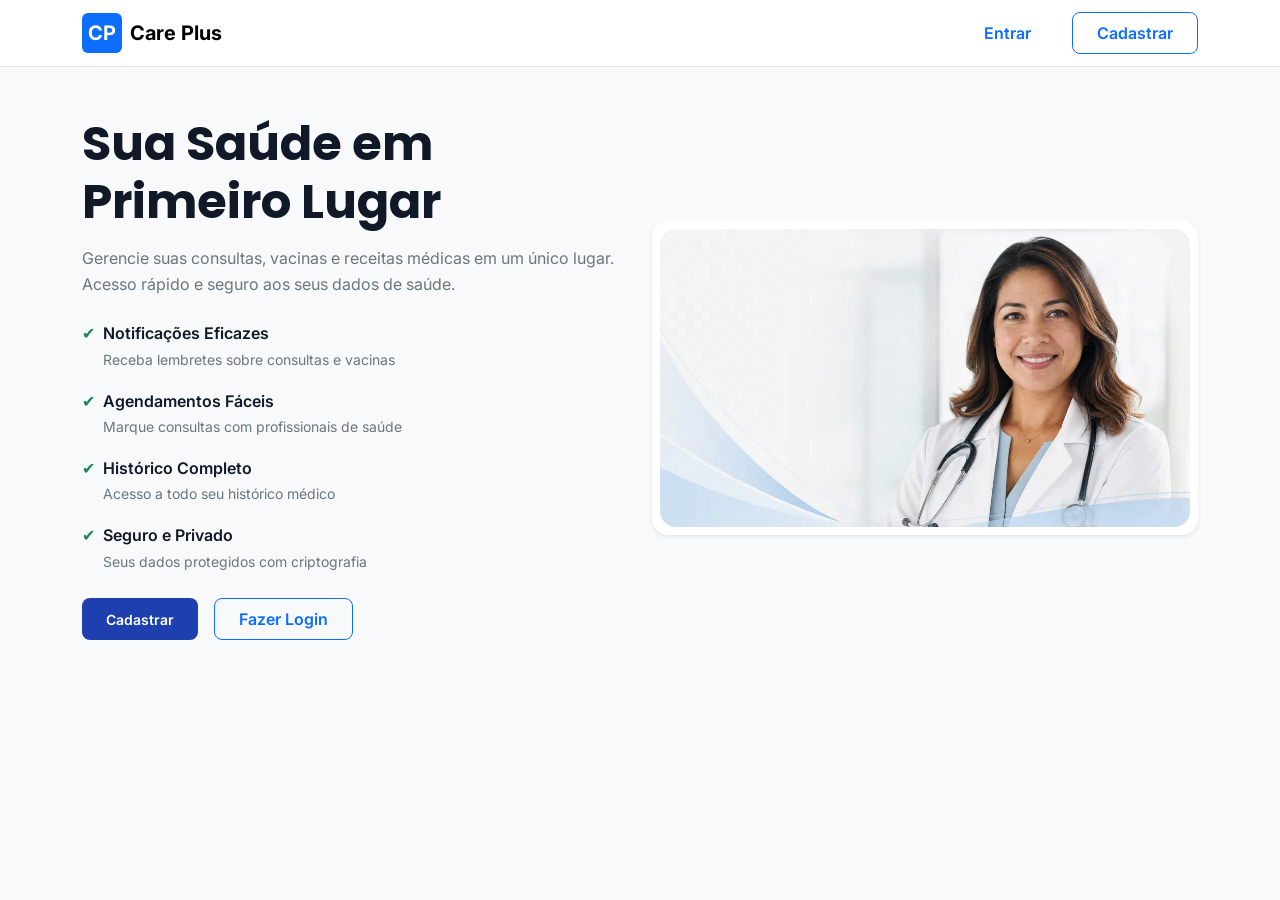
==== index.html @ e9329c46 "first commit" ====
<!DOCTYPE html>
<html lang="pt-BR">

<head>
  <meta charset="UTF-8">
  <meta name="viewport" content="width=device-width, initial-scale=1.0">
  <title>Care Plus - Plataforma de Saúde</title>
  <link href="https://cdn.jsdelivr.net/npm/bootstrap@5.3.0/dist/css/bootstrap.min.css" rel="stylesheet">
  <link
    href="https://fonts.googleapis.com/css2?family=Poppins:wght@400;500;600;700&family=Inter:wght@400;500;600;700&display=swap"
    rel="stylesheet">
  <link rel="stylesheet" href="https://cdnjs.cloudflare.com/ajax/libs/font-awesome/6.4.0/css/all.min.css">
  <link rel="stylesheet" href="./css/style.css">
</head>

<body>

  <!-- NAVBAR -->
  <nav class="navbar navbar-light bg-white border-bottom">
    <div class="container d-flex justify-content-between align-items-center">

      <a class="navbar-brand d-flex align-items-center gap-2 fw-bold" href="#">
        <div class="bg-primary text-white rounded d-flex align-items-center justify-content-center"
          style="width:40px;height:40px;">
          CP
        </div>
        Care Plus
      </a>

      <div class="d-flex align-items-center gap-3">
        <a href="./login.html" class="btn px-4 py-2 fw-semibold rounded-3 text-primary">Entrar</a>

        <a href="./registro.html" class="btn btn-outline-primary px-4 py-2 fw-semibold rounded-3">Cadastrar</a>
      </div>

    </div>
  </nav>


  <!-- HERO -->
  <section class="py-5 bg-light">
    <div class="container">
      <div class="row align-items-center">

        <!-- TEXT -->
        <div class="col-lg-6">

          <h1 class="display-5 fw-bold mb-3">
            Sua Saúde em Primeiro Lugar
          </h1>

          <p class="text-secondary mb-4">
            Gerencie suas consultas, vacinas e receitas médicas em um único lugar.
            Acesso rápido e seguro aos seus dados de saúde.
          </p>

          <!-- FEATURES -->
          <div class="mb-4">
            <div class="d-flex gap-2 mb-3">
              <span class="text-success">✔</span>
              <div>
                <div class="fw-semibold">Notificações Eficazes</div>
                <small class="text-secondary">Receba lembretes sobre consultas e vacinas</small>
              </div>
            </div>

            <div class="d-flex gap-2 mb-3">
              <span class="text-success">✔</span>
              <div>
                <div class="fw-semibold">Agendamentos Fáceis</div>
                <small class="text-secondary">Marque consultas com profissionais de saúde</small>
              </div>
            </div>

            <div class="d-flex gap-2 mb-3">
              <span class="text-success">✔</span>
              <div>
                <div class="fw-semibold">Histórico Completo</div>
                <small class="text-secondary">Acesso a todo seu histórico médico</small>
              </div>
            </div>

            <div class="d-flex gap-2">
              <span class="text-success">✔</span>
              <div>
                <div class="fw-semibold">Seguro e Privado</div>
                <small class="text-secondary">Seus dados protegidos com criptografia</small>
              </div>
            </div>

          </div>

          <!-- BUTTONS -->
          <div class="d-flex gap-3">
            <a href="./registro.html" class="btn btn-primary px-4 py-2 fw-semibold rounded-3">Cadastrar</a>

            <a href="./login.html" class="btn btn-outline-primary px-4 py-2 fw-semibold rounded-3">Fazer Login</a>
          </div>

        </div>


        <!-- IMAGE -->
        <div class="col-lg-6 mt-5 mt-lg-0">

          <div class="rounded-4 overflow-hidden shadow-sm bg-white p-2">
            <img src="./images/medica.png" class="img-fluid rounded-4" alt="Médica">
          </div>

        </div>

      </div>
    </div>
  </section>

</body>
---- css/style.css ----
/* Care Plus - Minimalismo Médico Contemporâneo */

:root {
  --primary: #1e40af;
  --primary-dark: #1e3a8a;
  --primary-light: #3b82f6;
  --success: #10b981;
  --warning: #f97316;
  --danger: #ef4444;
  --info: #0ea5e9;
  --light-bg: #f3f4f6;
  --border-color: #e5e7eb;
  --text-primary: #111827;
  --text-secondary: #6b7280;
  --white: #ffffff;
  --sidebar-width: 256px;
  --sidebar-mini-width: 80px;
}

* {
  margin: 0;
  padding: 0;
  box-sizing: border-box;
}

body {
  font-family: 'Inter', sans-serif;
  background-color: #f9fafb;
  color: var(--text-primary);
  line-height: 1.6;
  overflow-x: hidden;
}

h1, h2, h3, h4, h5, h6 {
  font-family: 'Poppins', sans-serif;
  font-weight: 700;
  color: var(--text-primary);
}

/* =========================
   SIDEBAR
   ========================= */

.sidebar {
  position: fixed;
  left: 0;
  top: 0;
  height: 100vh;
  width: var(--sidebar-width);
  background-color: var(--white);
  border-right: 1px solid var(--border-color);
  overflow-x: hidden;
  overflow-y: auto;
  z-index: 1050;
  transition: all 0.3s ease;
  display: flex;
  flex-direction: column;
}

/* Estado Recolhido (Desktop) */
.sidebar.collapsed {
  width: var(--sidebar-mini-width);
}

/* HEADER */
.sidebar-header {
  padding: 24px;
  border-bottom: 1px solid var(--border-color);
  display: flex;
  align-items: center;
  gap: 12px;
  min-height: 89px;
  overflow: hidden;
}

.sidebar-logo {
  width: 40px;
  height: 40px;
  background: linear-gradient(135deg, #1e40af, #1e3a8a);
  border-radius: 8px;
  display: flex;
  align-items: center;
  justify-content: center;
  color: var(--white);
  font-weight: bold;
  font-size: 18px;
  flex-shrink: 0;
}

.sidebar-info {
  transition: opacity 0.2s ease;
  white-space: nowrap;
}

.sidebar.collapsed .sidebar-info {
  opacity: 0;
  pointer-events: none;
}

.sidebar-title {
  font-size: 18px;
  font-weight: bold;
  color: var(--text-primary);
}

.sidebar-subtitle {
  font-size: 12px;
  color: var(--text-secondary);
}

/* NAV */
.sidebar-nav {
  padding: 24px 12px;
  flex: 1;
}

.nav-item {
  display: flex;
  align-items: center;
  gap: 12px;
  padding: 12px 16px;
  border-radius: 8px;
  color: var(--text-secondary);
  text-decoration: none;
  margin-bottom: 8px;
  transition: all 0.2s ease;
  cursor: pointer;
  border-left: 4px solid transparent;
  white-space: nowrap;
  overflow: hidden;
}

.nav-item:hover {
  background-color: #f3f4f6;
  color: var(--text-primary);
}

.nav-item.active {
  background-color: #eff6ff;
  color: var(--primary);
  border-left-color: var(--primary);
}

.nav-item i {
  width: 24px;
  text-align: center;
  font-size: 18px;
  flex-shrink: 0;
}

.nav-item-label {
  font-size: 14px;
  font-weight: 500;
  transition: opacity 0.2s ease;
}

.sidebar.collapsed .nav-item-label {
  opacity: 0;
}

/* FOOTER */
.sidebar-footer {
  padding: 16px;
  border-top: 1px solid var(--border-color);
}

.logout-btn {
  width: 100%;
  display: flex;
  align-items: center;
  gap: 12px;
  padding: 12px 16px;
  background: none;
  border: none;
  border-radius: 8px;
  color: var(--text-secondary);
  cursor: pointer;
  transition: all 0.2s ease;
  font-size: 14px;
  font-weight: 500;
  overflow: hidden;
  white-space: nowrap;
}

.logout-btn span {
  transition: opacity 0.2s ease;
}

.sidebar.collapsed .logout-btn span {
  opacity: 0;
}

/* OVERLAY */
.sidebar-overlay {
  position: fixed;
  inset: 0;
  background-color: rgba(0, 0, 0, 0.5);
  z-index: 1040;
  opacity: 0;
  visibility: hidden;
  transition: 0.3s;
}

.sidebar-overlay.show {
  opacity: 1;
  visibility: visible;
}

/* =========================
   LAYOUT PRINCIPAL
   ========================= */

.main-wrapper {
  margin-left: var(--sidebar-width);
  transition: margin-left 0.3s ease;
  min-height: 100vh;
  display: flex;
  flex-direction: column;
}

body.sidebar-collapsed .main-wrapper {
  margin-left: var(--sidebar-mini-width);
}

/* Top Bar */
.topbar {
  height: 64px;
  background-color: var(--white);
  border-bottom: 1px solid var(--border-color);
  display: flex;
  align-items: center;
  justify-content: space-between;
  padding: 0 32px;
  position: sticky;
  top: 0;
  z-index: 500;
}

.topbar-left {
  display: flex;
  align-items: center;
  gap: 16px;
}

.toggle-btn {
  background: none;
  border: none;
  cursor: pointer;
  padding: 8px;
  border-radius: 8px;
  transition: background-color 0.15s ease;
  color: var(--text-secondary);
  font-size: 20px;
  display: flex;
  align-items: center;
  justify-content: center;
}

.toggle-btn:hover {
  background-color: #f3f4f6;
  color: var(--primary);
}

.topbar-right {
  display: flex;
  align-items: center;
  gap: 16px;
}

.notification-btn {
  position: relative;
  background: none;
  border: none;
  cursor: pointer;
  padding: 8px;
  border-radius: 8px;
  transition: background-color 0.15s ease;
  color: var(--text-secondary);
  text-decoration: none;
}

.notification-btn:hover {
  background-color: #f3f4f6;
}

.notification-badge {
  position: absolute;
  top: 4px;
  right: 4px;
  width: 8px;
  height: 8px;
  background-color: #ef4444;
  border-radius: 50%;
}

.user-avatar {
  width: 40px;
  height: 40px;
  background: linear-gradient(135deg, #60a5fa, #3b82f6);
  border-radius: 50%;
  display: flex;
  align-items: center;
  justify-content: center;
  color: var(--white);
  font-weight: 600;
  font-size: 14px;
}

/* Main Content */
.main-content {
  flex: 1;
  background-color: #f9fafb;
  padding: 32px;
}

/* =========================
   COMPONENTES (CARDS, BTNS, ETC)
   ========================= */

.card {
  background-color: var(--white);
  border: 1px solid var(--border-color);
  border-radius: 12px;
  padding: 24px;
  box-shadow: 0 1px 3px rgba(0, 0, 0, 0.05);
  transition: box-shadow 0.15s ease;
}

.card:hover {
  box-shadow: 0 4px 6px rgba(0, 0, 0, 0.1);
}

.btn-primary {
  background-color: var(--primary);
  color: var(--white);
  border: none;
  padding: 12px 24px;
  border-radius: 8px;
  font-weight: 600;
  cursor: pointer;
  transition: background-color 0.15s ease;
  font-size: 14px;
  display: inline-flex;
  align-items: center;
  gap: 8px;
  text-decoration: none;
}

.btn-primary:hover {
  background-color: var(--primary-dark);
  color: white;
}

.btn-outline {
  background-color: transparent;
  color: var(--primary);
  border: 1px solid #bfdbfe;
  padding: 12px 24px;
  border-radius: 8px;
  font-weight: 600;
  cursor: pointer;
  transition: all 0.15s ease;
  font-size: 14px;
  display: inline-flex;
  align-items: center;
  gap: 8px;
  text-decoration: none;
}

.btn-outline:hover {
  background-color: #eff6ff;
}

.btn-sm {
  padding: 8px 16px;
  font-size: 13px;
}

.btn-success {
  background-color: var(--success);
  color: var(--white);
  border: none;
  padding: 12px 24px;
  border-radius: 8px;
  font-weight: 600;
  cursor: pointer;
  transition: background-color 0.15s ease;
  font-size: 14px;
  text-decoration: none;
  display: inline-flex;
  justify-content: center;
}

.btn-success:hover {
  background-color: #059669;
  color: white;
}

/* Grid */
.grid {
  display: grid;
  gap: 24px;
}

.grid-2 { grid-template-columns: repeat(2, 1fr); }
.grid-3 { grid-template-columns: repeat(3, 1fr); }
.grid-4 { grid-template-columns: repeat(4, 1fr); }

/* =========================
   RESPONSIVIDADE
   ========================= */

@media (max-width: 991.98px) {
  .sidebar {
    transform: translateX(-100%);
    width: var(--sidebar-width) !important;
  }

  .sidebar.show {
    transform: translateX(0);
  }

  .main-wrapper {
    margin-left: 0 !important;
  }

  .topbar {
    padding: 0 16px;
  }

  .main-content {
    padding: 16px;
  }

  .grid-4, .grid-3 {
    grid-template-columns: repeat(2, 1fr);
  }
}

@media (max-width: 768px) {
  .grid-4, .grid-3, .grid-2 {
    grid-template-columns: 1fr;
  }
  
  .hero-content {
    grid-template-columns: 1fr;
  }
}
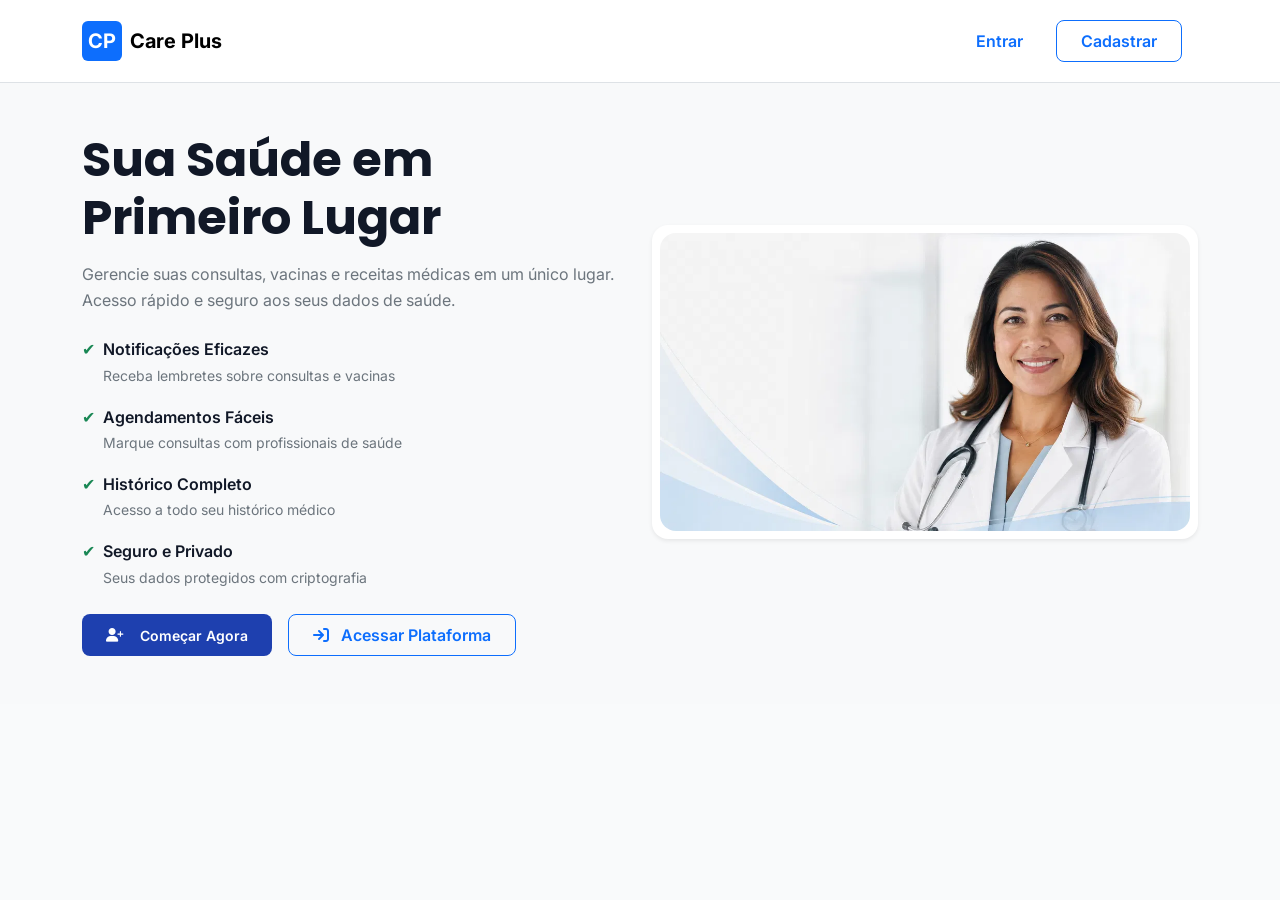
==== commit 4b5c4cb2: "fix: Update navigation links in login and registration pages" ====
--- a/index.html
+++ b/index.html
@@ -16,21 +16,46 @@
 <body>
 
   <!-- NAVBAR -->
-  <nav class="navbar navbar-light bg-white border-bottom">
-    <div class="container d-flex justify-content-between align-items-center">
+  <nav class="navbar navbar-light bg-white border-bottom py-3">
+    <div class="container">
 
-      <a class="navbar-brand d-flex align-items-center gap-2 fw-bold" href="#">
-        <div class="bg-primary text-white rounded d-flex align-items-center justify-content-center"
-          style="width:40px;height:40px;">
-          CP
+      <div class="row align-items-center w-100 g-3">
+
+        <!-- LOGO -->
+        <div class="col-12 col-md d-flex justify-content-center justify-content-md-start">
+
+          <a class="navbar-brand d-flex align-items-center gap-2 fw-bold m-0" href="#">
+
+            <div class="bg-primary text-white rounded d-flex align-items-center justify-content-center flex-shrink-0"
+              style="width: 40px; height: 40px;">
+              CP
+            </div>
+
+            <span class="fs-5">
+              Care Plus
+            </span>
+
+          </a>
+
         </div>
-        Care Plus
-      </a>
 
-      <div class="d-flex align-items-center gap-3">
-        <a href="./login.html" class="btn px-4 py-2 fw-semibold rounded-3 text-primary">Entrar</a>
+        <!-- BUTTONS -->
+        <div class="col-12 col-md-auto">
 
-        <a href="./registro.html" class="btn btn-outline-primary px-4 py-2 fw-semibold rounded-3">Cadastrar</a>
+          <div class="d-flex flex-column flex-sm-row gap-2 justify-content-center">
+
+            <a href="./login.html" class="btn text-primary fw-semibold rounded-3 px-4 py-2">
+              Entrar
+            </a>
+
+            <a href="./registro.html" class="btn btn-outline-primary fw-semibold rounded-3 px-4 py-2">
+              Cadastrar
+            </a>
+
+          </div>
+
+        </div>
+
       </div>
 
     </div>
@@ -43,7 +68,7 @@
       <div class="row align-items-center">
 
         <!-- TEXT -->
-        <div class="col-lg-6">
+        <div class="col-lg-6 order-2 order-lg-1">
 
           <h1 class="display-5 fw-bold mb-3">
             Sua Saúde em Primeiro Lugar
@@ -56,11 +81,14 @@
 
           <!-- FEATURES -->
           <div class="mb-4">
+
             <div class="d-flex gap-2 mb-3">
               <span class="text-success">✔</span>
               <div>
                 <div class="fw-semibold">Notificações Eficazes</div>
-                <small class="text-secondary">Receba lembretes sobre consultas e vacinas</small>
+                <small class="text-secondary">
+                  Receba lembretes sobre consultas e vacinas
+                </small>
               </div>
             </div>
 
@@ -68,7 +96,9 @@
               <span class="text-success">✔</span>
               <div>
                 <div class="fw-semibold">Agendamentos Fáceis</div>
-                <small class="text-secondary">Marque consultas com profissionais de saúde</small>
+                <small class="text-secondary">
+                  Marque consultas com profissionais de saúde
+                </small>
               </div>
             </div>
 
@@ -76,7 +106,9 @@
               <span class="text-success">✔</span>
               <div>
                 <div class="fw-semibold">Histórico Completo</div>
-                <small class="text-secondary">Acesso a todo seu histórico médico</small>
+                <small class="text-secondary">
+                  Acesso a todo seu histórico médico
+                </small>
               </div>
             </div>
 
@@ -84,7 +116,9 @@
               <span class="text-success">✔</span>
               <div>
                 <div class="fw-semibold">Seguro e Privado</div>
-                <small class="text-secondary">Seus dados protegidos com criptografia</small>
+                <small class="text-secondary">
+                  Seus dados protegidos com criptografia
+                </small>
               </div>
             </div>
 
@@ -92,16 +126,21 @@
 
           <!-- BUTTONS -->
           <div class="d-flex gap-3">
-            <a href="./registro.html" class="btn btn-primary px-4 py-2 fw-semibold rounded-3">Cadastrar</a>
+            <a href="./registro.html" class="btn btn-primary px-4 py-2 fw-semibold rounded-3">
+              <i class="fas fa-user-plus me-2"></i>
+              Começar Agora
+            </a>
 
-            <a href="./login.html" class="btn btn-outline-primary px-4 py-2 fw-semibold rounded-3">Fazer Login</a>
+            <a href="./login.html" class="btn btn-outline-primary px-4 py-2 fw-semibold rounded-3">
+              <i class="fas fa-sign-in me-2"></i>
+              Acessar Plataforma
+            </a>
           </div>
 
         </div>
 
-
         <!-- IMAGE -->
-        <div class="col-lg-6 mt-5 mt-lg-0">
+        <div class="col-lg-6 mb-4 mt-lg-0 order-1 order-lg-2">
 
           <div class="rounded-4 overflow-hidden shadow-sm bg-white p-2">
             <img src="./images/medica.png" class="img-fluid rounded-4" alt="Médica">
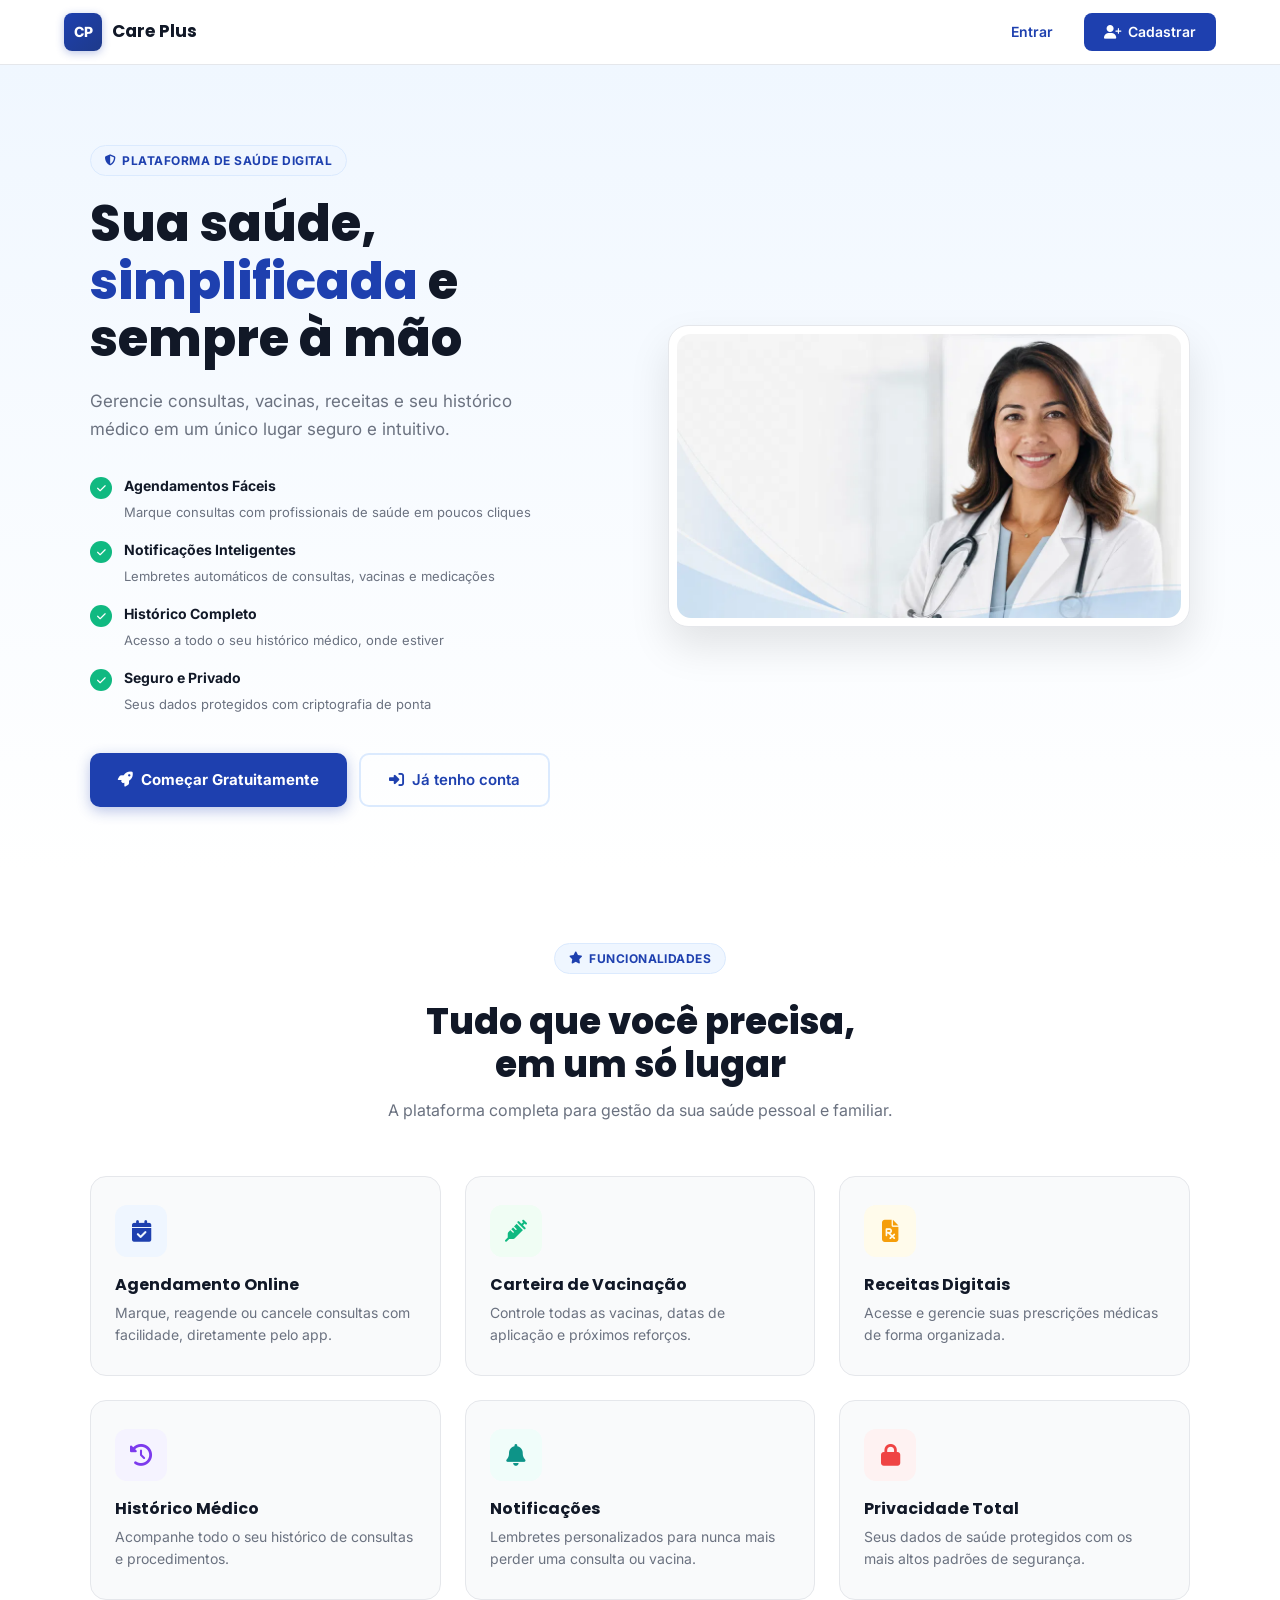
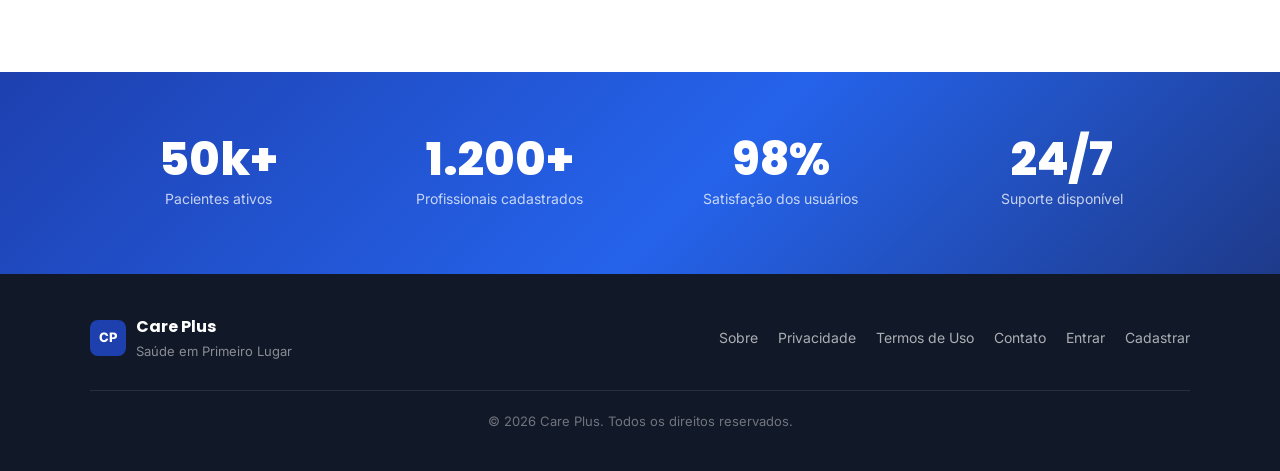
==== commit e5a8a0a7: "refactor: refatoração completa de UI/UX e design responsivo - css/style.css: reescrita total com des" ====
--- a/index.html
+++ b/index.html
@@ -1,155 +1,448 @@
 <!DOCTYPE html>
 <html lang="pt-BR">
-
 <head>
   <meta charset="UTF-8">
   <meta name="viewport" content="width=device-width, initial-scale=1.0">
-  <title>Care Plus - Plataforma de Saúde</title>
+  <meta name="description" content="Care Plus — Gerencie consultas, vacinas e receitas médicas em um único lugar.">
+  <title>Care Plus — Plataforma de Saúde</title>
+  <link rel="icon" href="./images/favicon.png" type="image/png">
   <link href="https://cdn.jsdelivr.net/npm/bootstrap@5.3.0/dist/css/bootstrap.min.css" rel="stylesheet">
-  <link
-    href="https://fonts.googleapis.com/css2?family=Poppins:wght@400;500;600;700&family=Inter:wght@400;500;600;700&display=swap"
-    rel="stylesheet">
+  <link href="https://fonts.googleapis.com/css2?family=Poppins:wght@400;500;600;700;800&family=Inter:wght@400;500;600;700&display=swap" rel="stylesheet">
   <link rel="stylesheet" href="https://cdnjs.cloudflare.com/ajax/libs/font-awesome/6.4.0/css/all.min.css">
-  <link rel="stylesheet" href="./css/style.css">
+  <style>
+    :root {
+      --primary: #1e40af;
+      --primary-dark: #1e3a8a;
+      --primary-50: #eff6ff;
+      --primary-100: #dbeafe;
+      --success: #10b981;
+      --text-primary: #111827;
+      --text-secondary: #6b7280;
+      --border: #e5e7eb;
+      --gray-50: #f9fafb;
+      --radius-sm: 8px;
+      --radius: 12px;
+      --radius-lg: 18px;
+    }
+
+    * { margin:0; padding:0; box-sizing:border-box; }
+
+    body {
+      font-family: 'Inter', -apple-system, sans-serif;
+      color: var(--text-primary);
+      line-height: 1.6;
+      -webkit-font-smoothing: antialiased;
+    }
+
+    h1,h2,h3,h4 { font-family:'Poppins',sans-serif; font-weight:700; }
+
+    /* NAVBAR */
+    .navbar-cp {
+      background: #fff;
+      border-bottom: 1px solid var(--border);
+      padding: 0;
+      position: sticky; top: 0; z-index: 100;
+    }
+    .navbar-inner {
+      max-width: 1200px; margin: 0 auto;
+      padding: 0 24px;
+      height: 64px;
+      display: flex; align-items: center; justify-content: space-between;
+      gap: 16px;
+    }
+    .brand {
+      display: flex; align-items: center; gap: 10px;
+      text-decoration: none; color: var(--text-primary);
+    }
+    .brand-icon {
+      width: 38px; height: 38px;
+      background: linear-gradient(135deg, var(--primary), var(--primary-dark));
+      border-radius: 8px;
+      display: flex; align-items: center; justify-content: center;
+      color: #fff; font-weight: 800; font-size: 14px;
+      box-shadow: 0 2px 8px rgba(30,64,175,.3);
+    }
+    .brand-name { font-size: 17px; font-weight: 700; font-family:'Poppins',sans-serif; }
+
+    .nav-actions { display:flex; align-items:center; gap:10px; }
+
+    .btn-nav-login {
+      padding: 8px 20px; border-radius: 8px;
+      font-weight: 600; font-size: 14px;
+      color: var(--primary); background: transparent;
+      border: 1.5px solid transparent;
+      text-decoration: none; transition: all .15s ease;
+    }
+    .btn-nav-login:hover { background: var(--primary-50); color: var(--primary); }
+
+    .btn-nav-register {
+      padding: 8px 20px; border-radius: 8px;
+      font-weight: 600; font-size: 14px;
+      color: #fff; background: var(--primary);
+      border: none; text-decoration: none;
+      transition: all .15s ease;
+      display: inline-flex; align-items: center; gap: 6px;
+    }
+    .btn-nav-register:hover {
+      background: var(--primary-dark); color: #fff;
+      transform: translateY(-1px); box-shadow: 0 4px 12px rgba(30,64,175,.3);
+    }
+
+    /* HERO */
+    .hero {
+      background: linear-gradient(180deg, #f0f7ff 0%, #fff 100%);
+      padding: 80px 24px 64px;
+      overflow: hidden;
+    }
+    .hero-inner {
+      max-width: 1100px; margin: 0 auto;
+      display: grid; grid-template-columns: 1fr 1fr; gap: 56px; align-items: center;
+    }
+
+    .hero-badge {
+      display: inline-flex; align-items: center; gap: 6px;
+      background: var(--primary-50); color: var(--primary);
+      padding: 5px 14px; border-radius: 99px;
+      font-size: 12px; font-weight: 700; letter-spacing: .04em;
+      text-transform: uppercase; margin-bottom: 20px;
+      border: 1px solid var(--primary-100);
+    }
+    .hero-badge i { font-size: 11px; }
+
+    .hero h1 {
+      font-size: clamp(32px, 4.5vw, 50px);
+      font-weight: 800; line-height: 1.15;
+      color: var(--text-primary); margin-bottom: 18px;
+    }
+    .hero h1 span { color: var(--primary); }
+
+    .hero-desc {
+      color: var(--text-secondary); font-size: 17px;
+      line-height: 1.65; margin-bottom: 32px; max-width: 480px;
+    }
+
+    /* Feature list */
+    .feature-list { display:flex; flex-direction:column; gap:14px; margin-bottom:36px; }
+    .feature-item { display:flex; align-items:flex-start; gap:12px; }
+    .feature-check {
+      width:22px; height:22px; border-radius:50%;
+      background:var(--success); color:#fff;
+      display:flex; align-items:center; justify-content:center;
+      font-size:10px; flex-shrink:0; margin-top:2px;
+    }
+    .feature-item-text strong { font-size:14px; display:block; margin-bottom:2px; }
+    .feature-item-text small  { color:var(--text-secondary); font-size:13px; }
+
+    /* CTA Buttons */
+    .hero-ctas { display:flex; gap:12px; flex-wrap:wrap; }
+    .btn-hero-primary {
+      display: inline-flex; align-items: center; gap: 8px;
+      padding: 13px 28px; border-radius: 10px;
+      background: var(--primary); color: #fff;
+      font-weight: 700; font-size: 15px; text-decoration: none;
+      transition: all .2s ease; box-shadow: 0 4px 14px rgba(30,64,175,.3);
+    }
+    .btn-hero-primary:hover {
+      background: var(--primary-dark); color: #fff;
+      transform: translateY(-2px); box-shadow: 0 8px 20px rgba(30,64,175,.4);
+    }
+    .btn-hero-secondary {
+      display: inline-flex; align-items: center; gap: 8px;
+      padding: 13px 28px; border-radius: 10px;
+      background: transparent; color: var(--primary);
+      font-weight: 600; font-size: 15px; text-decoration: none;
+      border: 2px solid var(--primary-100); transition: all .2s ease;
+    }
+    .btn-hero-secondary:hover { background: var(--primary-50); border-color: var(--primary); }
+
+    /* Image side */
+    .hero-image-wrapper {
+      background: #fff; border-radius: 20px;
+      box-shadow: 0 20px 40px rgba(0,0,0,.1);
+      overflow: hidden; padding: 8px;
+      border: 1px solid var(--border);
+    }
+    .hero-image-wrapper img { border-radius: 14px; width:100%; display:block; }
+
+    /* FEATURES SECTION */
+    .features-section { background: #fff; padding: 72px 24px; }
+    .features-inner { max-width: 1100px; margin: 0 auto; }
+    .section-label {
+      text-align: center;
+      display: inline-flex; align-items: center; gap: 6px;
+      background: var(--primary-50); color: var(--primary);
+      padding: 5px 14px; border-radius: 99px;
+      font-size: 12px; font-weight: 700; letter-spacing: .04em;
+      text-transform: uppercase; margin-bottom: 14px;
+      border: 1px solid var(--primary-100);
+    }
+    .section-header { text-align: center; margin-bottom: 52px; }
+    .section-header h2 { font-size: clamp(24px, 3.5vw, 36px); font-weight: 800; margin-bottom: 12px; }
+    .section-header p   { color: var(--text-secondary); font-size: 16px; max-width: 560px; margin: 0 auto; }
+
+    .features-grid {
+      display: grid; grid-template-columns: repeat(3,1fr); gap: 24px;
+    }
+    .feature-card {
+      background: var(--gray-50); border-radius: 16px;
+      padding: 28px 24px; border: 1px solid var(--border);
+      transition: all .2s ease;
+    }
+    .feature-card:hover { background:#fff; box-shadow:0 8px 24px rgba(0,0,0,.07); transform:translateY(-3px); }
+    .feature-icon {
+      width: 52px; height: 52px; border-radius: 12px;
+      display: flex; align-items: center; justify-content: center;
+      font-size: 22px; margin-bottom: 18px;
+    }
+    .feature-icon.blue   { background: var(--primary-50);   color: var(--primary); }
+    .feature-icon.green  { background: #f0fdf4; color: var(--success); }
+    .feature-icon.orange { background: #fffbeb; color: #f59e0b; }
+    .feature-icon.purple { background: #f5f3ff; color: #7c3aed; }
+    .feature-icon.red    { background: #fef2f2; color: #ef4444; }
+    .feature-icon.teal   { background: #f0fdfa; color: #0d9488; }
+    .feature-card h3 { font-size:16px; font-weight:700; margin-bottom:8px; }
+    .feature-card p  { font-size:14px; color:var(--text-secondary); line-height:1.6; margin:0; }
+
+    /* STATS */
+    .stats-section {
+      background: linear-gradient(135deg, var(--primary) 0%, #2563eb 55%, var(--primary-dark) 100%);
+      padding: 64px 24px;
+    }
+    .stats-inner { max-width:1100px; margin:0 auto; }
+    .stats-grid { display:grid; grid-template-columns:repeat(4,1fr); gap:24px; text-align:center; }
+    .stat-num   { font-size:clamp(32px,4vw,46px); font-weight:800; color:#fff; font-family:'Poppins',sans-serif; line-height:1; }
+    .stat-desc  { font-size:14px; color:rgba(255,255,255,.75); margin-top:6px; }
+
+    /* FOOTER */
+    footer {
+      background: var(--text-primary); color: rgba(255,255,255,.75);
+      padding: 40px 24px 24px;
+    }
+    .footer-inner { max-width:1100px; margin:0 auto; }
+    .footer-top {
+      display:flex; align-items:center; justify-content:space-between; gap:20px;
+      padding-bottom:28px; border-bottom:1px solid rgba(255,255,255,.1); margin-bottom:20px;
+      flex-wrap:wrap;
+    }
+    .footer-brand { display:flex; align-items:center; gap:10px; }
+    .footer-brand-icon {
+      width:36px; height:36px; background:var(--primary);
+      border-radius:8px; display:flex; align-items:center; justify-content:center;
+      color:#fff; font-weight:800; font-size:13px;
+    }
+    .footer-brand-name { font-size:16px; font-weight:700; color:#fff; font-family:'Poppins',sans-serif; }
+    .footer-tagline     { font-size:13px; color:rgba(255,255,255,.5); margin-top:1px; }
+    .footer-links { display:flex; gap:20px; flex-wrap:wrap; }
+    .footer-links a { color:rgba(255,255,255,.65); font-size:14px; text-decoration:none; transition:color .15s; }
+    .footer-links a:hover { color:#fff; }
+    .footer-copy { font-size:13px; color:rgba(255,255,255,.4); text-align:center; }
+
+    /* RESPONSIVE */
+    @media (max-width: 900px) {
+      .hero-inner     { grid-template-columns:1fr; gap:40px; }
+      .features-grid  { grid-template-columns:repeat(2,1fr); }
+      .stats-grid     { grid-template-columns:repeat(2,1fr); gap:32px; }
+      .hero { padding:56px 24px 48px; }
+      .hero h1 { font-size:clamp(28px,6vw,40px); }
+    }
+
+    @media (max-width: 580px) {
+      .features-grid  { grid-template-columns:1fr; }
+      .stats-grid     { grid-template-columns:repeat(2,1fr); }
+      .hero-ctas      { flex-direction:column; }
+      .btn-hero-primary, .btn-hero-secondary { justify-content:center; }
+      .footer-top     { flex-direction:column; align-items:flex-start; }
+      .footer-links   { gap:14px; }
+    }
+  </style>
 </head>
-
 <body>
 
   <!-- NAVBAR -->
-  <nav class="navbar navbar-light bg-white border-bottom py-3">
-    <div class="container">
-
-      <div class="row align-items-center w-100 g-3">
-
-        <!-- LOGO -->
-        <div class="col-12 col-md d-flex justify-content-center justify-content-md-start">
-
-          <a class="navbar-brand d-flex align-items-center gap-2 fw-bold m-0" href="#">
-
-            <div class="bg-primary text-white rounded d-flex align-items-center justify-content-center flex-shrink-0"
-              style="width: 40px; height: 40px;">
-              CP
-            </div>
-
-            <span class="fs-5">
-              Care Plus
-            </span>
-
-          </a>
-
-        </div>
-
-        <!-- BUTTONS -->
-        <div class="col-12 col-md-auto">
-
-          <div class="d-flex flex-column flex-sm-row gap-2 justify-content-center">
-
-            <a href="./login.html" class="btn text-primary fw-semibold rounded-3 px-4 py-2">
-              Entrar
-            </a>
-
-            <a href="./registro.html" class="btn btn-outline-primary fw-semibold rounded-3 px-4 py-2">
-              Cadastrar
-            </a>
-
-          </div>
-
-        </div>
-
-      </div>
-
+  <nav class="navbar-cp">
+    <div class="navbar-inner">
+      <a class="brand" href="#">
+        <div class="brand-icon">CP</div>
+        <span class="brand-name">Care Plus</span>
+      </a>
+      <div class="nav-actions">
+        <a href="./login.html" class="btn-nav-login">Entrar</a>
+        <a href="./registro.html" class="btn-nav-register">
+          <i class="fas fa-user-plus"></i>
+          Cadastrar
+        </a>
+      </div>
     </div>
   </nav>
 
-
   <!-- HERO -->
-  <section class="py-5 bg-light">
-    <div class="container">
-      <div class="row align-items-center">
-
-        <!-- TEXT -->
-        <div class="col-lg-6 order-2 order-lg-1">
-
-          <h1 class="display-5 fw-bold mb-3">
-            Sua Saúde em Primeiro Lugar
-          </h1>
-
-          <p class="text-secondary mb-4">
-            Gerencie suas consultas, vacinas e receitas médicas em um único lugar.
-            Acesso rápido e seguro aos seus dados de saúde.
-          </p>
-
-          <!-- FEATURES -->
-          <div class="mb-4">
-
-            <div class="d-flex gap-2 mb-3">
-              <span class="text-success">✔</span>
-              <div>
-                <div class="fw-semibold">Notificações Eficazes</div>
-                <small class="text-secondary">
-                  Receba lembretes sobre consultas e vacinas
-                </small>
-              </div>
+  <section class="hero">
+    <div class="hero-inner">
+
+      <!-- Text -->
+      <div>
+        <div class="hero-badge">
+          <i class="fas fa-shield-alt"></i>
+          Plataforma de Saúde Digital
+        </div>
+
+        <h1>
+          Sua saúde,<br>
+          <span>simplificada</span> e<br>
+          sempre à mão
+        </h1>
+
+        <p class="hero-desc">
+          Gerencie consultas, vacinas, receitas e seu histórico médico em um único lugar seguro e intuitivo.
+        </p>
+
+        <div class="feature-list">
+          <div class="feature-item">
+            <div class="feature-check"><i class="fas fa-check"></i></div>
+            <div class="feature-item-text">
+              <strong>Agendamentos Fáceis</strong>
+              <small>Marque consultas com profissionais de saúde em poucos cliques</small>
             </div>
-
-            <div class="d-flex gap-2 mb-3">
-              <span class="text-success">✔</span>
-              <div>
-                <div class="fw-semibold">Agendamentos Fáceis</div>
-                <small class="text-secondary">
-                  Marque consultas com profissionais de saúde
-                </small>
-              </div>
+          </div>
+          <div class="feature-item">
+            <div class="feature-check"><i class="fas fa-check"></i></div>
+            <div class="feature-item-text">
+              <strong>Notificações Inteligentes</strong>
+              <small>Lembretes automáticos de consultas, vacinas e medicações</small>
             </div>
-
-            <div class="d-flex gap-2 mb-3">
-              <span class="text-success">✔</span>
-              <div>
-                <div class="fw-semibold">Histórico Completo</div>
-                <small class="text-secondary">
-                  Acesso a todo seu histórico médico
-                </small>
-              </div>
+          </div>
+          <div class="feature-item">
+            <div class="feature-check"><i class="fas fa-check"></i></div>
+            <div class="feature-item-text">
+              <strong>Histórico Completo</strong>
+              <small>Acesso a todo o seu histórico médico, onde estiver</small>
             </div>
-
-            <div class="d-flex gap-2">
-              <span class="text-success">✔</span>
-              <div>
-                <div class="fw-semibold">Seguro e Privado</div>
-                <small class="text-secondary">
-                  Seus dados protegidos com criptografia
-                </small>
-              </div>
+          </div>
+          <div class="feature-item">
+            <div class="feature-check"><i class="fas fa-check"></i></div>
+            <div class="feature-item-text">
+              <strong>Seguro e Privado</strong>
+              <small>Seus dados protegidos com criptografia de ponta</small>
             </div>
-
           </div>
-
-          <!-- BUTTONS -->
-          <div class="d-flex gap-3">
-            <a href="./registro.html" class="btn btn-primary px-4 py-2 fw-semibold rounded-3">
-              <i class="fas fa-user-plus me-2"></i>
-              Começar Agora
-            </a>
-
-            <a href="./login.html" class="btn btn-outline-primary px-4 py-2 fw-semibold rounded-3">
-              <i class="fas fa-sign-in me-2"></i>
-              Acessar Plataforma
-            </a>
-          </div>
-
-        </div>
-
-        <!-- IMAGE -->
-        <div class="col-lg-6 mb-4 mt-lg-0 order-1 order-lg-2">
-
-          <div class="rounded-4 overflow-hidden shadow-sm bg-white p-2">
-            <img src="./images/medica.png" class="img-fluid rounded-4" alt="Médica">
-          </div>
-
-        </div>
-
-      </div>
+        </div>
+
+        <div class="hero-ctas">
+          <a href="./registro.html" class="btn-hero-primary">
+            <i class="fas fa-rocket"></i>
+            Começar Gratuitamente
+          </a>
+          <a href="./login.html" class="btn-hero-secondary">
+            <i class="fas fa-sign-in-alt"></i>
+            Já tenho conta
+          </a>
+        </div>
+      </div>
+
+      <!-- Image -->
+      <div class="hero-image-wrapper">
+        <img src="./images/medica.png" alt="Profissional de saúde">
+      </div>
+
     </div>
   </section>
 
-</body>+  <!-- FEATURES -->
+  <section class="features-section">
+    <div class="features-inner">
+
+      <div class="section-header">
+        <div style="display:flex;justify-content:center;margin-bottom:12px;">
+          <span class="section-label"><i class="fas fa-star"></i> Funcionalidades</span>
+        </div>
+        <h2>Tudo que você precisa,<br>em um só lugar</h2>
+        <p>A plataforma completa para gestão da sua saúde pessoal e familiar.</p>
+      </div>
+
+      <div class="features-grid">
+        <div class="feature-card">
+          <div class="feature-icon blue"><i class="fas fa-calendar-check"></i></div>
+          <h3>Agendamento Online</h3>
+          <p>Marque, reagende ou cancele consultas com facilidade, diretamente pelo app.</p>
+        </div>
+        <div class="feature-card">
+          <div class="feature-icon green"><i class="fas fa-syringe"></i></div>
+          <h3>Carteira de Vacinação</h3>
+          <p>Controle todas as vacinas, datas de aplicação e próximos reforços.</p>
+        </div>
+        <div class="feature-card">
+          <div class="feature-icon orange"><i class="fas fa-file-prescription"></i></div>
+          <h3>Receitas Digitais</h3>
+          <p>Acesse e gerencie suas prescrições médicas de forma organizada.</p>
+        </div>
+        <div class="feature-card">
+          <div class="feature-icon purple"><i class="fas fa-history"></i></div>
+          <h3>Histórico Médico</h3>
+          <p>Acompanhe todo o seu histórico de consultas e procedimentos.</p>
+        </div>
+        <div class="feature-card">
+          <div class="feature-icon teal"><i class="fas fa-bell"></i></div>
+          <h3>Notificações</h3>
+          <p>Lembretes personalizados para nunca mais perder uma consulta ou vacina.</p>
+        </div>
+        <div class="feature-card">
+          <div class="feature-icon red"><i class="fas fa-lock"></i></div>
+          <h3>Privacidade Total</h3>
+          <p>Seus dados de saúde protegidos com os mais altos padrões de segurança.</p>
+        </div>
+      </div>
+
+    </div>
+  </section>
+
+  <!-- STATS -->
+  <section class="stats-section">
+    <div class="stats-inner">
+      <div class="stats-grid">
+        <div>
+          <div class="stat-num">50k+</div>
+          <div class="stat-desc">Pacientes ativos</div>
+        </div>
+        <div>
+          <div class="stat-num">1.200+</div>
+          <div class="stat-desc">Profissionais cadastrados</div>
+        </div>
+        <div>
+          <div class="stat-num">98%</div>
+          <div class="stat-desc">Satisfação dos usuários</div>
+        </div>
+        <div>
+          <div class="stat-num">24/7</div>
+          <div class="stat-desc">Suporte disponível</div>
+        </div>
+      </div>
+    </div>
+  </section>
+
+  <!-- FOOTER -->
+  <footer>
+    <div class="footer-inner">
+      <div class="footer-top">
+        <div class="footer-brand">
+          <div class="footer-brand-icon">CP</div>
+          <div>
+            <div class="footer-brand-name">Care Plus</div>
+            <div class="footer-tagline">Saúde em Primeiro Lugar</div>
+          </div>
+        </div>
+        <div class="footer-links">
+          <a href="#">Sobre</a>
+          <a href="#">Privacidade</a>
+          <a href="#">Termos de Uso</a>
+          <a href="#">Contato</a>
+          <a href="./login.html">Entrar</a>
+          <a href="./registro.html">Cadastrar</a>
+        </div>
+      </div>
+      <p class="footer-copy">© 2026 Care Plus. Todos os direitos reservados.</p>
+    </div>
+  </footer>
+
+  <script src="https://cdn.jsdelivr.net/npm/bootstrap@5.3.0/dist/js/bootstrap.bundle.min.js"></script>
+</body>
+</html>
